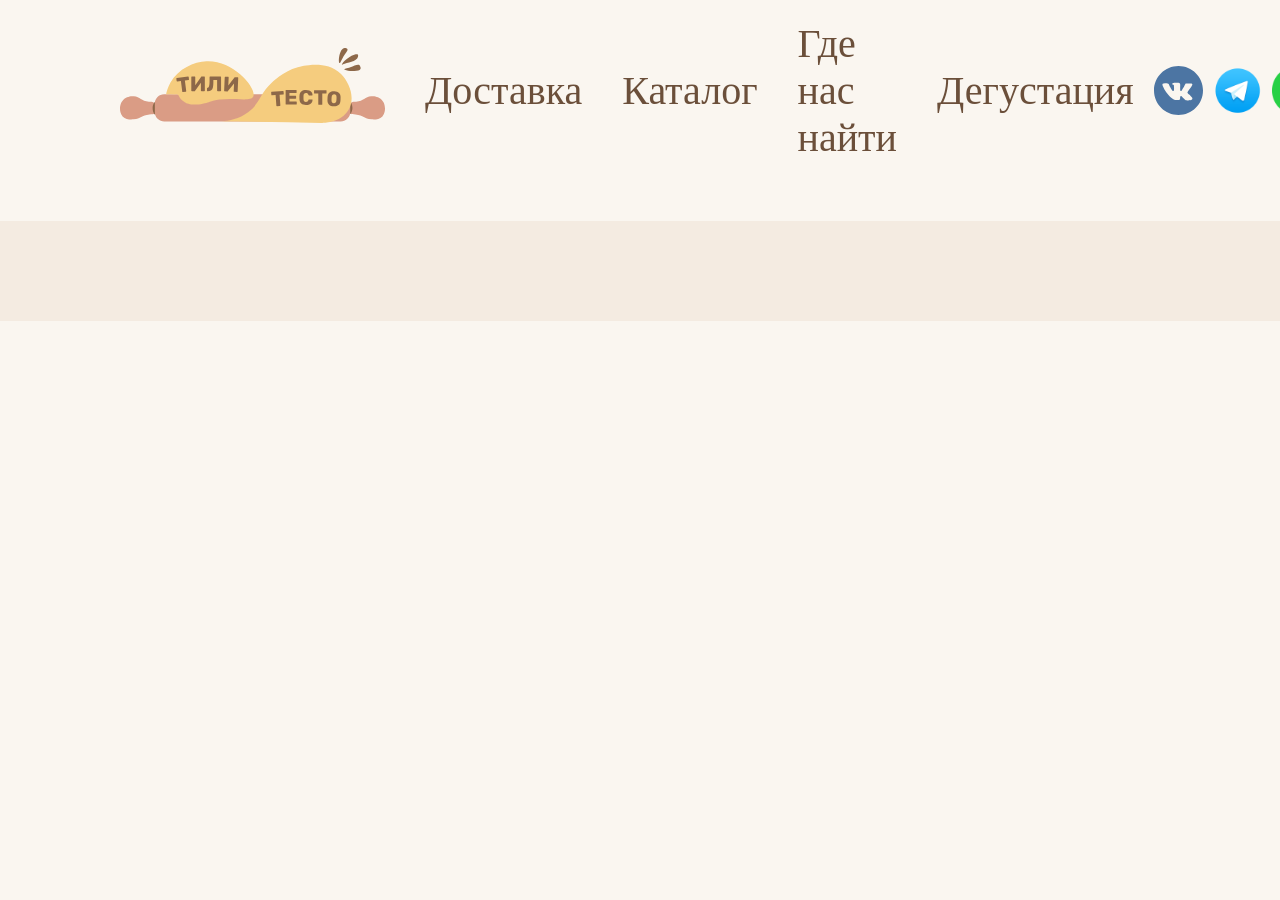
==== index.html @ a3ea9a0c "first commit" ====
<!DOCTYPE html>
<html lang="en">
<head>
    <meta charset="UTF-8">
    <meta name="viewport" content="width=device-width, initial-scale=1.0">
    <link rel="stylesheet" href="main.css">
    <link rel="stylesheet" href="vatiables.css">
    <title>Document</title>
</head>
<body>
    <header>
            <div class="nav">
                <a href="main.html"><img src="assets/ЛогоТилиТесто.svg" width="265" height="75"></a>
                <a href="delivery.html">Доставка</a>
                <a href="catalog.html">Каталог</a>
                <a href="poz.html">Где нас найти</a>
                <a href="tasting.html">Дегустация</a>

            </div>

            <div class="iconCon">
                <img src="assets/vk.svg">
                <img src="assets/tg.svg">
                <img src="assets/ws.svg">
            </div>
            <div class="iconCon">
                <img src="assets/like.svg">
                <img src="assets/corn.svg">
            </div>
        </header>
        <footer>

        </footer>
</body>
</html>
---- main.css ----
@import url('variables.css');
* {
    box-sizing: border-box;
    margin: 0;
    padding: 0;
    
    
}
a{
    text-decoration: none;
    .now{
    }
}
h2{
    font-size: 40px;
    color: var(--text-color);

}
h3{
    font-size: 36px;
}
h4{
    font-size: 32px;
}
h5{
    font-size: 24px;
}
body{
    background-color: var(--bg-main);
    width: 100%;
    height: 100%;
    
}
main{
    margin-left: var(--mg-page);
    margin-right: var(--mg-page);

}
header{
    margin-left: var(--mg-page);
    margin-right: var(--mg-page);
    display: flex;
    flex-direction: row;
    justify-content: space-between;
    margin-bottom: var(--big-gap);
    .nav{
        display: flex;
        flex-direction: row;
        gap: var(--big-gap);
        padding: var(--avg-gap);
        align-items: center;
        img{cursor: pointer;}
        a{
            font-size: 40px;
            color: var(--text-color);
        }
        
    }
    .iconCon{
        display: flex;
        flex-direction: row;
        align-items: center;
        gap: var(--mini-gap);
    }
}
footer{
    width: 100%;
    min-height: 100px;
    background-color: var(--bg-secondary);
}

.slider{
    position: relative;
    background: url(assets/sl1.webp);
    width: 1720px;
    height: 492px;
    border-radius: var(--border);
    margin-bottom: var(--big-gap);
    background-size: cover;
    background-position: center;
    background-repeat: no-repeat;
    
}
.slider::before{
    content: '';
    position: absolute;
    top: 0;
    left: 0;
    width: 100%;
    height: 100%;
    background-color: var(--text-color);
    opacity: 0.4;
    z-index: 1;
    border-radius: var(--border);
}
.slider >*{
    position: relative;
    z-index: 2;
}

.con{
    display: flex;
    flex-direction: row;
    gap: var(--avg-gap);
    img{border-radius: var(--border);}
    margin-bottom: var(--big-gap);
    .halfPageCon{
        position: relative;
        background-size: cover;
        background-position: center;
        background-repeat: no-repeat;
        width: 1720px;
        height: 492px;
        border-radius: var(--border);
        margin-bottom: var(--big-gap);
        color: var(--white-color);
        padding: var(--big-gap);
        gap: var(--avg-gap);
        display: flex;
        flex-direction: column;
        justify-content: center;
        .mainBTN{
            width: 250px;
        }
    }
    .halfPageCon:nth-child(1){
        background: url(assets/pie.webp);
        background-size: cover;
        background-position: center;
        background-repeat: no-repeat;

    }
    .halfPageCon:nth-child(2){
        background: url(assets/9390.jpg);
        background-size: cover;
        background-position: center;
        background-repeat: no-repeat;
        align-items: flex-end;

    }
    .halfPageCon::before{
        content: '';
        position: absolute;
        top: 0;
        left: 0;
        width: 100%;
        height: 100%;
        background-color: var(--text-color);
        opacity: 0.4;
        z-index: 1;
        border-radius: var(--border);
    }
    .halfPageCon >*{
    position: relative;
    z-index: 2;
}

}
.mainBTN{
    padding: var(--mini-gap);
    display: flex;
    flex-direction: row;
    justify-content: center;
    color: var(--text-color);
    background-color: var(--main-color);
    border-radius: var(--border);
    border: none;
    cursor: pointer;
    outline: none;
    font-size: 20px;
}

.card{
    display: flex;
    flex-direction: column;
    gap: var(--mini-gap);
    width: 559px;
    align-items: center;
    background-color: var(--bg-secondary);
    padding-bottom: var(--mini-gap);
    border-radius: var(--border);
    img{
        border-radius: var(--border);
        object-fit: cover;
        object-position: center;
    }
    .textCon{
        gap: var(--mini-gap);
        display: flex;
        flex-direction: row;
        align-items: center;
    }
}
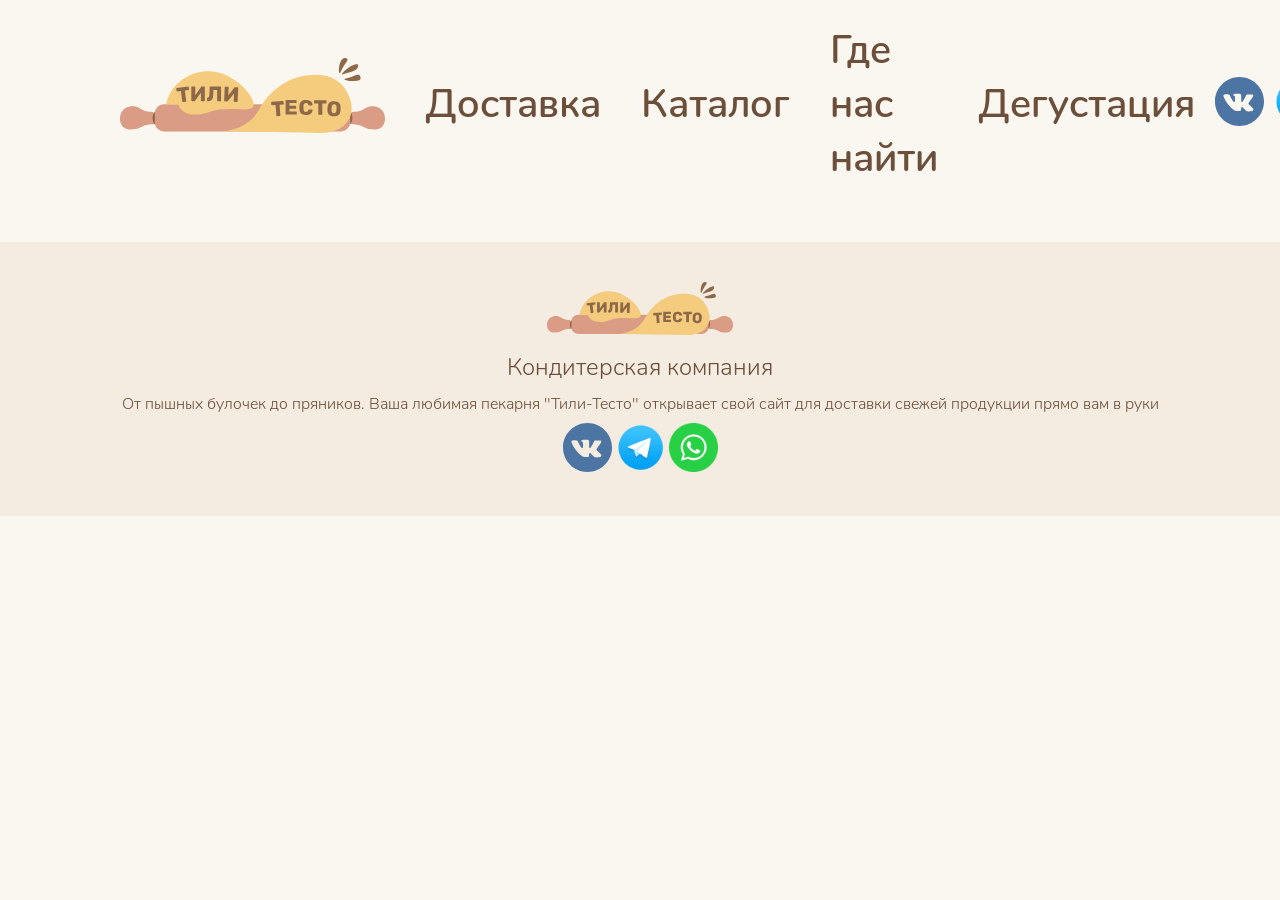
==== commit 66f26a16: "add fonts, pages" ====
--- a/index.html
+++ b/index.html
@@ -29,7 +29,14 @@
             </div>
         </header>
         <footer>
-
+            <a href=""><img src="assets/ЛогоТилиТесто.svg" width="186"></a>
+            <h5>Кондитерская компания</h5>
+            <a>От пышных булочек до пряников. Ваша любимая пекарня "Тили-Тесто" открывает свой сайт для доставки свежей продукции прямо вам в руки</a>
+            <div class="iconCon">
+                <img src="assets/vk.svg">
+                <img src="assets/tg.svg">
+                <img src="assets/ws.svg">
+            </div>
         </footer>
 </body>
 </html>
--- a/main.css
+++ b/main.css
@@ -8,22 +8,29 @@
 }
 a{
     text-decoration: none;
-    .now{
-    }
+    font-family: "Nunito";
+
 }
 h2{
     font-size: 40px;
     color: var(--text-color);
+    font-family: "Nunito";
 
 }
 h3{
     font-size: 36px;
+    font-family: "Nunito";
+    font-weight: 900;
 }
 h4{
     font-size: 32px;
+    font-family: "Nunito";
+    font-weight: 600;
 }
 h5{
     font-size: 24px;
+    font-family: "Nunito";
+    font-weight: 400;
 }
 body{
     background-color: var(--bg-main);
@@ -34,6 +41,9 @@
 main{
     margin-left: var(--mg-page);
     margin-right: var(--mg-page);
+    display: flex;
+    flex-direction: column;
+    align-items: center;
 
 }
 header{
@@ -53,6 +63,7 @@
         a{
             font-size: 40px;
             color: var(--text-color);
+            font-weight: 700;
         }
         
     }
@@ -67,6 +78,16 @@
     width: 100%;
     min-height: 100px;
     background-color: var(--bg-secondary);
+    margin-top: var(--big-gap);
+    padding: var(--big-gap);
+    display: flex;
+    flex-direction: column;
+    align-items: center;
+    color: var(--text-color);
+    gap: var(--mini-gap);
+    a{
+        font-weight: 50;
+    }
 }
 
 .slider{
@@ -79,6 +100,61 @@
     background-size: cover;
     background-position: center;
     background-repeat: no-repeat;
+    display: flex;
+    flex-direction: column;
+    align-items: center;
+    padding: var(--big-gap);
+    padding-top: var(--mg-page);
+    gap: var(--sliderElemGap);
+    color: var(--bg-main);
+    h2{
+        color: var(--bg-main);
+        font-size: 42px;
+    }
+    .textCon{
+        display: flex;
+        flex-direction: column;
+        gap: var(--mini-gap);
+        align-items: center;
+        h5{
+            font-size: 28px;
+            font-weight: 800;
+            color: var(--bg-main);
+        }
+    }
+    .mainBTN{
+        width: 400px;
+        position: absolute;
+        bottom: 20%;
+    }
+    .sliderCon{
+        display: flex;
+        flex-direction: row;
+        gap: var(--sliderElemGap);
+        position: absolute;
+        bottom: 8%;
+        .arrow{
+            width: 150px;
+            height: 24px;
+            border-radius: 12px;
+            background-color: var(--bg-main);
+            position: relative;
+            .active{
+                width: 96px;
+                height: 10px;
+                background-color: var(--main-color);
+                position: absolute;
+                border-radius: var(--border);
+                left: 19%;
+                top: 30%;
+                
+                
+            }
+            /* .active:nth-child(1){
+                visibility: visible;
+            } */
+        }
+    }
     
 }
 .slider::before{
@@ -89,7 +165,7 @@
     width: 100%;
     height: 100%;
     background-color: var(--text-color);
-    opacity: 0.4;
+    opacity: 0.5;
     z-index: 1;
     border-radius: var(--border);
 }
@@ -109,20 +185,30 @@
         background-size: cover;
         background-position: center;
         background-repeat: no-repeat;
-        width: 1720px;
-        height: 492px;
+        width: 850px;
+        height: 426px;
         border-radius: var(--border);
-        margin-bottom: var(--big-gap);
+        
         color: var(--white-color);
         padding: var(--big-gap);
         gap: var(--avg-gap);
         display: flex;
         flex-direction: column;
         justify-content: center;
+        .textCon{
+            position: absolute;
+            top: 20%;
+            gap: var(--avg-gap);
+            display: flex;
+            flex-direction: column;
+        }
         .mainBTN{
+            position: absolute;
+            bottom: 35%;
             width: 250px;
         }
     }
+    
     .halfPageCon:nth-child(1){
         background: url(assets/pie.webp);
         background-size: cover;
@@ -146,16 +232,76 @@
         width: 100%;
         height: 100%;
         background-color: var(--text-color);
-        opacity: 0.4;
+        opacity: 0.5;
         z-index: 1;
         border-radius: var(--border);
     }
     .halfPageCon >*{
     position: relative;
     z-index: 2;
-}
-
-}
+    }
+    
+}
+.conAsk{
+    display: flex;
+    flex-direction: column;
+    width: 100%;
+    align-items: center;
+    padding: var(--avg-gap);
+    gap: var(--avg-gap);
+    .mainBTN{
+        width: 50%;
+        height: 70px;
+        align-items: center;
+        font-size: 36px;
+        font-weight: 500;
+    }
+    .conInCon{
+        display: flex;
+        flex-direction: column;
+        gap: var(--mini-gap);
+        .textCon{
+            display: flex;
+            flex-direction: row;
+
+            gap: var(--avg-gap);
+            input{
+                border-radius: var(--border);
+                width: 413px;
+                height: 68px;
+                border: 2px, solid;
+                background-color: var(--bg-main);
+                font-size: 30px;
+                text-align: center;
+                font-family: "Nunito";
+                font-weight: 500;
+            }
+        }
+    }
+}
+.conT{
+        display: flex;
+        flex-direction: row;
+        width: 100%;
+        gap: var(--avg-gap);
+        img{border-radius: var(--border);}
+        margin-bottom: var(--big-gap);
+        color: var(--text-color);
+        position: relative;
+        background-color: var(--bg-secondary);
+        h2{
+            font-weight: 2000;
+        }
+        .textConR{
+            display: flex;
+            flex-direction: column;
+            position: absolute;
+            right: 6%;
+            text-align: right;
+            gap: var(--big-gap);
+            top: 25%;
+        }
+    }
 .mainBTN{
     padding: var(--mini-gap);
     display: flex;
@@ -189,5 +335,23 @@
         display: flex;
         flex-direction: row;
         align-items: center;
+        color: var(--text-color);
+    }
+}
+.delCon{
+    width: 1420px;
+    height: 627px;
+    border-radius: var(--border);
+    background: url(assets/Frame\ 24.png);
+    background-size: cover;
+    background-position: center;
+    background-repeat: no-repeat;
+    padding: var(--big-gap);
+    margin-bottom: var(--big-gap);
+    h2{
+       font-family: "Nunito";
+       font-size: 48px;
+       font-weight: 800; 
+       color: var(--bg-main);
     }
 }
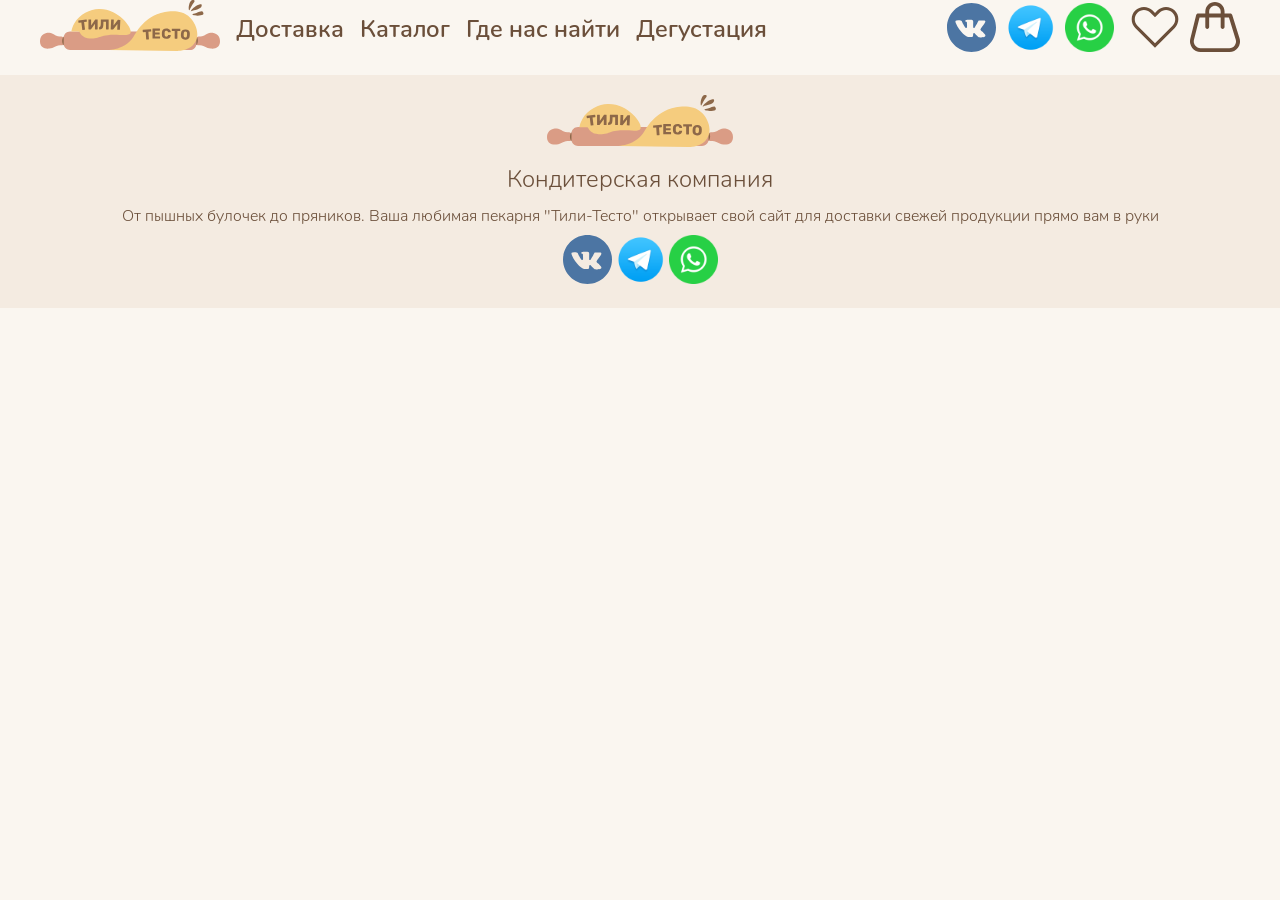
==== commit 16cf7752: "adaptive" ====
--- a/index.html
+++ b/index.html
@@ -9,8 +9,8 @@
 </head>
 <body>
     <header>
+            <a class="logo" href="main.html"><img src="assets/ЛогоТилиТесто.svg" width="265" height="75"></a>
             <div class="nav">
-                <a href="main.html"><img src="assets/ЛогоТилиТесто.svg" width="265" height="75"></a>
                 <a href="delivery.html">Доставка</a>
                 <a href="catalog.html">Каталог</a>
                 <a href="poz.html">Где нас найти</a>
--- a/main.css
+++ b/main.css
@@ -47,11 +47,14 @@
 
 }
 header{
-    margin-left: var(--mg-page);
-    margin-right: var(--mg-page);
+    width: calc(100% - 2 * var(--mg-page));
+    max-width: 1720px;
+    margin-left: auto;
+    margin-right: auto;
     display: flex;
     flex-direction: row;
-    justify-content: space-between;
+    align-items: center;
+    gap: var(--avg-gap);
     margin-bottom: var(--big-gap);
     .nav{
         display: flex;
@@ -59,11 +62,16 @@
         gap: var(--big-gap);
         padding: var(--avg-gap);
         align-items: center;
-        img{cursor: pointer;}
         a{
             font-size: 40px;
             color: var(--text-color);
             font-weight: 700;
+            white-space: nowrap;
+        }
+        a[aria-current="page"]{
+            text-decoration: underline;
+            text-decoration-color: var(--text-color);
+            text-underline-offset: 8px;
         }
         
     }
@@ -72,6 +80,9 @@
         flex-direction: row;
         align-items: center;
         gap: var(--mini-gap);
+    }
+    .nav + .iconCon{
+        margin-left: auto;
     }
 }
 footer{
@@ -93,7 +104,8 @@
 .slider{
     position: relative;
     background: url(assets/sl1.webp);
-    width: 1720px;
+    width: 100%;
+    max-width: 1720px;
     height: 492px;
     border-radius: var(--border);
     margin-bottom: var(--big-gap);
@@ -177,6 +189,8 @@
 .con{
     display: flex;
     flex-direction: row;
+    width: 100%;
+    max-width: 1720px;
     gap: var(--avg-gap);
     img{border-radius: var(--border);}
     margin-bottom: var(--big-gap);
@@ -185,8 +199,9 @@
         background-size: cover;
         background-position: center;
         background-repeat: no-repeat;
-        width: 850px;
-        height: 426px;
+        width: 100%;
+        max-width: 850px;
+        min-height: 426px;
         border-radius: var(--border);
         
         color: var(--white-color);
@@ -196,16 +211,13 @@
         flex-direction: column;
         justify-content: center;
         .textCon{
-            position: absolute;
-            top: 20%;
             gap: var(--avg-gap);
             display: flex;
             flex-direction: column;
         }
         .mainBTN{
-            position: absolute;
-            bottom: 35%;
             width: 250px;
+            max-width: 100%;
         }
     }
     
@@ -259,6 +271,7 @@
     .conInCon{
         display: flex;
         flex-direction: column;
+        max-width: 100%;
         gap: var(--mini-gap);
         .textCon{
             display: flex;
@@ -268,6 +281,7 @@
             input{
                 border-radius: var(--border);
                 width: 413px;
+                max-width: 100%;
                 height: 68px;
                 border: 2px, solid;
                 background-color: var(--bg-main);
@@ -285,6 +299,11 @@
         width: 100%;
         gap: var(--avg-gap);
         img{border-radius: var(--border);}
+        > img{
+            max-width: 50%;
+            height: auto;
+            object-fit: cover;
+        }
         margin-bottom: var(--big-gap);
         color: var(--text-color);
         position: relative;
@@ -320,7 +339,9 @@
     display: flex;
     flex-direction: column;
     gap: var(--mini-gap);
-    width: 559px;
+    width: 100%;
+    max-width: 559px;
+    min-width: 0;
     align-items: center;
     background-color: var(--bg-secondary);
     padding-bottom: var(--mini-gap);
@@ -330,6 +351,11 @@
         object-fit: cover;
         object-position: center;
     }
+    > img{
+        width: 100%;
+        height: auto;
+        aspect-ratio: 559 / 496;
+    }
     .textCon{
         gap: var(--mini-gap);
         display: flex;
@@ -339,7 +365,8 @@
     }
 }
 .delCon{
-    width: 1420px;
+    width: 100%;
+    max-width: 1420px;
     height: 627px;
     border-radius: var(--border);
     background: url(assets/Frame\ 24.png);
@@ -354,4 +381,151 @@
        font-weight: 800; 
        color: var(--bg-main);
     }
-}+}
+
+@media (max-width: 1700px) {
+    :root {
+        --mg-page: 40px;
+        --big-gap: 20px;
+    }
+    header {
+        gap: 16px;
+    }
+    header .nav {
+        gap: 16px;
+        padding: 0;
+    }
+    header .nav a {
+        font-size: 1.5rem;
+    }
+    header .logo img {
+        width: 180px;
+        height: auto;
+    }
+    .conT .textConR {
+        position: static;
+        justify-content: center;
+        padding: 20px;
+    }
+}
+@media (max-width: 1000px) {
+    header .iconCon img {
+        width: 30px;
+        height: auto;
+    }
+    header .nav {
+        position: fixed;
+        bottom: 0;
+        left: 0;
+        z-index: 10;
+        width: 100%;
+        padding: 10px 8px;
+        gap: 4px;
+        flex-wrap: nowrap;
+        justify-content: space-around;
+        background-color: var(--bg-secondary);
+    }
+    header .nav a {
+        flex: 1;
+        min-width: 0;
+        font-size: 0.75rem;
+        text-align: center;
+        white-space: normal;
+    }
+    header .logo img {
+        width: 120px;
+        height: auto;
+    }
+    body {
+        padding-bottom: 80px;
+    }
+}
+@media (max-width: 768px) {
+    :root {
+        --mg-page: 16px;
+    }
+    header .iconCon img {
+        width: 24px;
+        height: auto;
+    }
+    h2 {
+        font-size: 1.75rem;
+    }
+    h3 {
+        font-size: 1.5rem;
+    }
+    h4 {
+        font-size: 1.25rem;
+    }
+    h5 {
+        font-size: 1.125rem;
+    }
+    .con {
+        flex-direction: column;
+        align-items: center;
+    }
+    .slider {
+        height: auto;
+        min-height: 492px;
+        padding: 30px 16px;
+        text-align: center;
+    }
+    .slider h2 {
+        font-size: 1.75rem;
+    }
+    .slider .textCon h5 {
+        font-size: 1.125rem;
+    }
+    .slider .mainBTN {
+        position: relative;
+        bottom: auto;
+        width: 100%;
+        max-width: 400px;
+    }
+    .slider .sliderCon {
+        position: relative;
+        bottom: auto;
+        gap: 10px;
+        width: 100%;
+    }
+    .slider .sliderCon .arrow {
+        width: 25%;
+    }
+    .slider .sliderCon .arrow .active {
+        width: 64%;
+    }
+    .con .halfPageCon {
+        min-height: 300px;
+    }
+    .conT {
+        flex-direction: column;
+    }
+    .conT > img {
+        width: 100%;
+        max-width: 100%;
+    }
+    .conT .textConR {
+        text-align: left;
+        gap: 16px;
+    }
+    .conAsk .conInCon .textCon {
+        flex-direction: column;
+        gap: 8px;
+    }
+    .conAsk .conInCon .textCon input {
+        width: 100%;
+        font-size: 1.125rem;
+    }
+    .conAsk .mainBTN {
+        width: 100%;
+        height: auto;
+        font-size: 1.25rem;
+    }
+    .delCon {
+        height: auto;
+        min-height: 300px;
+    }
+    .delCon h2 {
+        font-size: 1.75rem;
+    }
+}
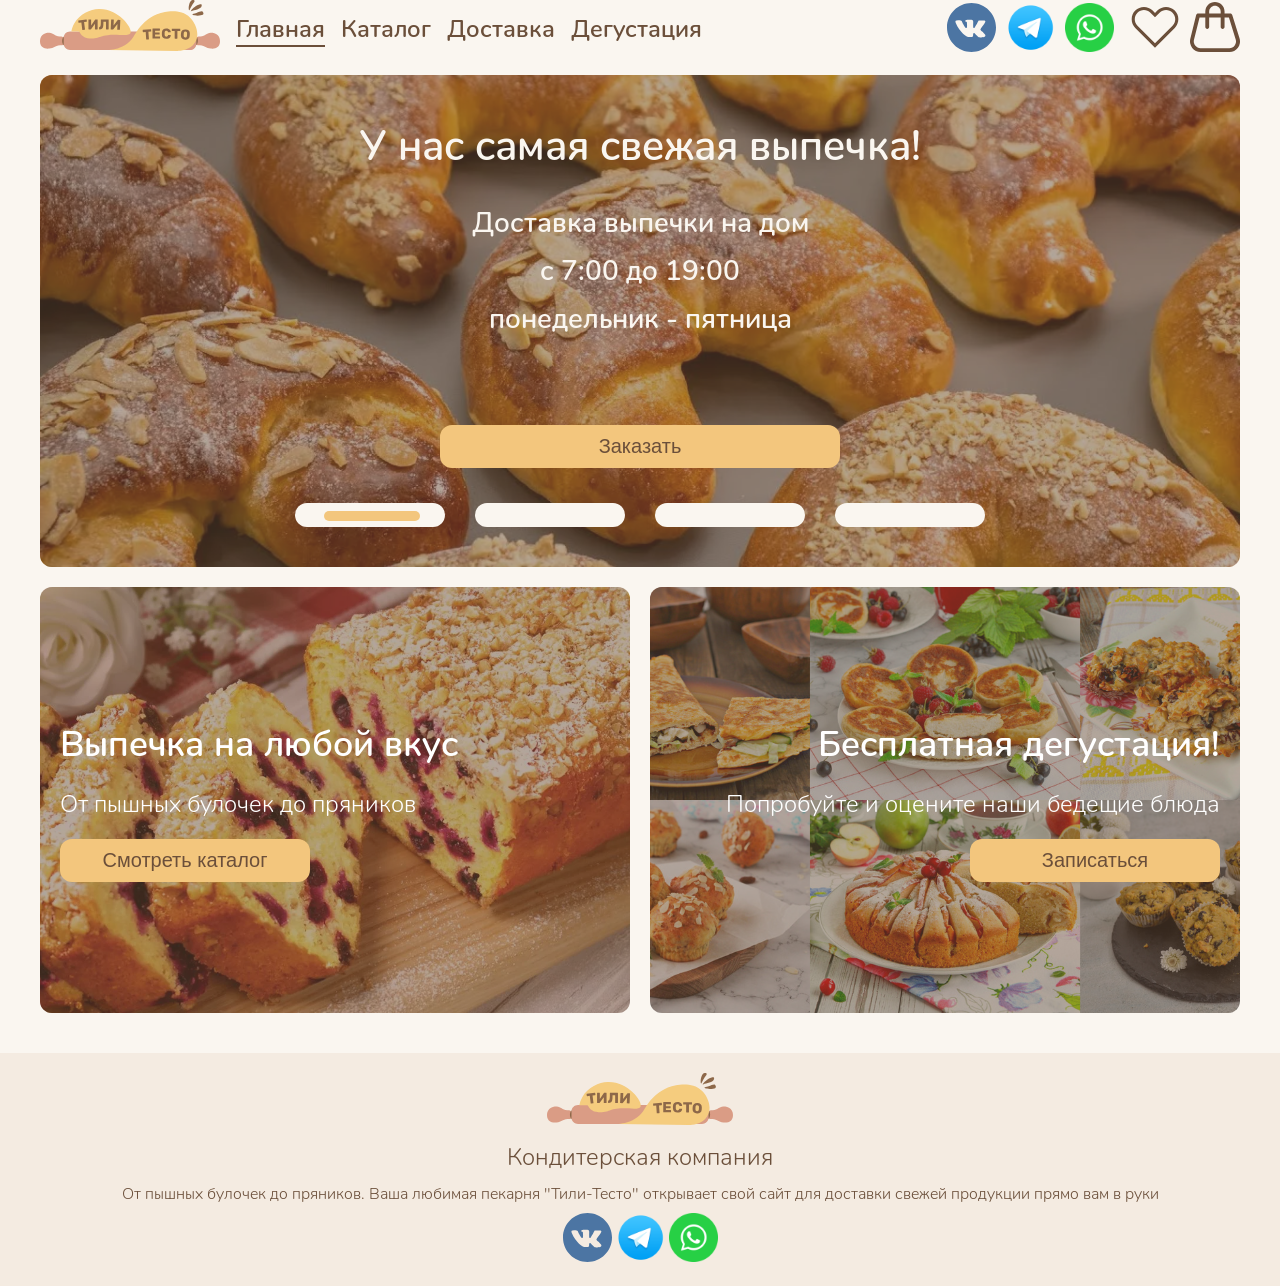
==== commit f465c900: "final changes" ====
--- a/index.html
+++ b/index.html
@@ -2,20 +2,19 @@
 <html lang="en">
 <head>
     <meta charset="UTF-8">
-    <meta name="viewport" content="width=device-width, initial-scale=1.0">
     <link rel="stylesheet" href="main.css">
     <link rel="stylesheet" href="vatiables.css">
+    <meta name="viewport" content="width=device-width, initial-scale=1.0">
     <title>Document</title>
 </head>
 <body>
-    <header>
-            <a class="logo" href="main.html"><img src="assets/ЛогоТилиТесто.svg" width="265" height="75"></a>
+        <header>
+            <a class="logo" href="index.html"><img src="assets/ЛогоТилиТесто.svg" width="265" height="75"></a>
             <div class="nav">
+                <a href="index.html" aria-current="page">Главная</a>
+                <a href="catalog.html">Каталог</a>
                 <a href="delivery.html">Доставка</a>
-                <a href="catalog.html">Каталог</a>
-                <a href="poz.html">Где нас найти</a>
                 <a href="tasting.html">Дегустация</a>
-
             </div>
 
             <div class="iconCon">
@@ -28,6 +27,51 @@
                 <img src="assets/corn.svg">
             </div>
         </header>
+        <main>
+            <div class="slider">
+                <h2>У нас самая свежая выпечка!</h2>
+                <div class="textCon">
+                    <h5>Доставка выпечки на дом</h5>
+                <h5>с 7:00 до 19:00</h5>
+                <h5>понедельник - пятница</h5></div>
+                <button class="mainBTN">Заказать</button>
+                <div class="sliderCon">
+                    <div class="arrow">
+                        <div class="active"></div>
+                    </div>
+                    <div class="arrow">
+                        
+                    </div>
+                    <div class="arrow">
+                        
+                    </div>
+                    <div class="arrow">
+                        
+                    </div>
+                </div>
+            </div>
+            <div class="con">
+                <div class="halfPageCon">
+                    <div class="textCon">
+                        <h3>Выпечка на любой вкус</h3>
+                        <h5>От пышных булочек до пряников</h5>
+                    </div>
+                    
+                    <button class="mainBTN">Смотреть каталог</button>
+                </div>
+                <div class="halfPageCon">
+                    <div class="textCon">
+                        <h3>Бесплатная дегустация!</h3>
+                        <h5>Попробуйте и оцените наши бедещие блюда</h5>
+                    </div>
+                    
+                    <button class="mainBTN">Записаться</button>
+                </div>
+            </div>
+            
+        </main>
+
+
         <footer>
             <a href=""><img src="assets/ЛогоТилиТесто.svg" width="186"></a>
             <h5>Кондитерская компания</h5>
--- a/main.css
+++ b/main.css
@@ -10,6 +10,9 @@
     text-decoration: none;
     font-family: "Nunito";
 
+}
+.iconCon img, .card .textCon img{
+    cursor: pointer;
 }
 h2{
     font-size: 40px;
@@ -234,6 +237,7 @@
         background-position: center;
         background-repeat: no-repeat;
         align-items: flex-end;
+        text-align: right;
 
     }
     .halfPageCon::before{
@@ -258,6 +262,7 @@
     display: flex;
     flex-direction: column;
     width: 100%;
+    color: var(--text-color);
     align-items: center;
     padding: var(--avg-gap);
     gap: var(--avg-gap);
@@ -285,6 +290,7 @@
                 height: 68px;
                 border: 2px, solid;
                 background-color: var(--bg-main);
+                color: var(--text-color);
                 font-size: 30px;
                 text-align: center;
                 font-family: "Nunito";
@@ -333,11 +339,16 @@
     cursor: pointer;
     outline: none;
     font-size: 20px;
+    transition: filter 0.2s;
+    &:hover{
+        filter: brightness(0.92);
+    }
 }
 
 .card{
     display: flex;
     flex-direction: column;
+    color: var(--text-color);
     gap: var(--mini-gap);
     width: 100%;
     max-width: 559px;
@@ -369,7 +380,7 @@
     max-width: 1420px;
     height: 627px;
     border-radius: var(--border);
-    background: url(assets/Frame\ 24.png);
+    background: url(assets/dostavka.webp);
     background-size: cover;
     background-position: center;
     background-repeat: no-repeat;
@@ -382,6 +393,33 @@
        color: var(--bg-main);
     }
 }
+.deliveryMap{
+    width: 100%;
+    max-width: 1420px;
+    display: flex;
+    flex-direction: column;
+    align-items: flex-start;
+    gap: var(--avg-gap);
+    margin-top: var(--avg-gap);
+    color: var(--text-color);
+    font-family: "Nunito";
+    font-size: 1.25rem;
+    iframe{
+        width: 100%;
+        height: 450px;
+        border: 0;
+        border-radius: var(--border);
+    }
+    label{
+        display: flex;
+        align-items: center;
+        gap: var(--mini-gap);
+    }
+    .mainBTN{
+        width: 250px;
+        max-width: 100%;
+    }
+}
 
 @media (max-width: 1700px) {
     :root {
@@ -528,4 +566,7 @@
     .delCon h2 {
         font-size: 1.75rem;
     }
-}
+    .deliveryMap iframe {
+        height: 300px;
+    }
+}
